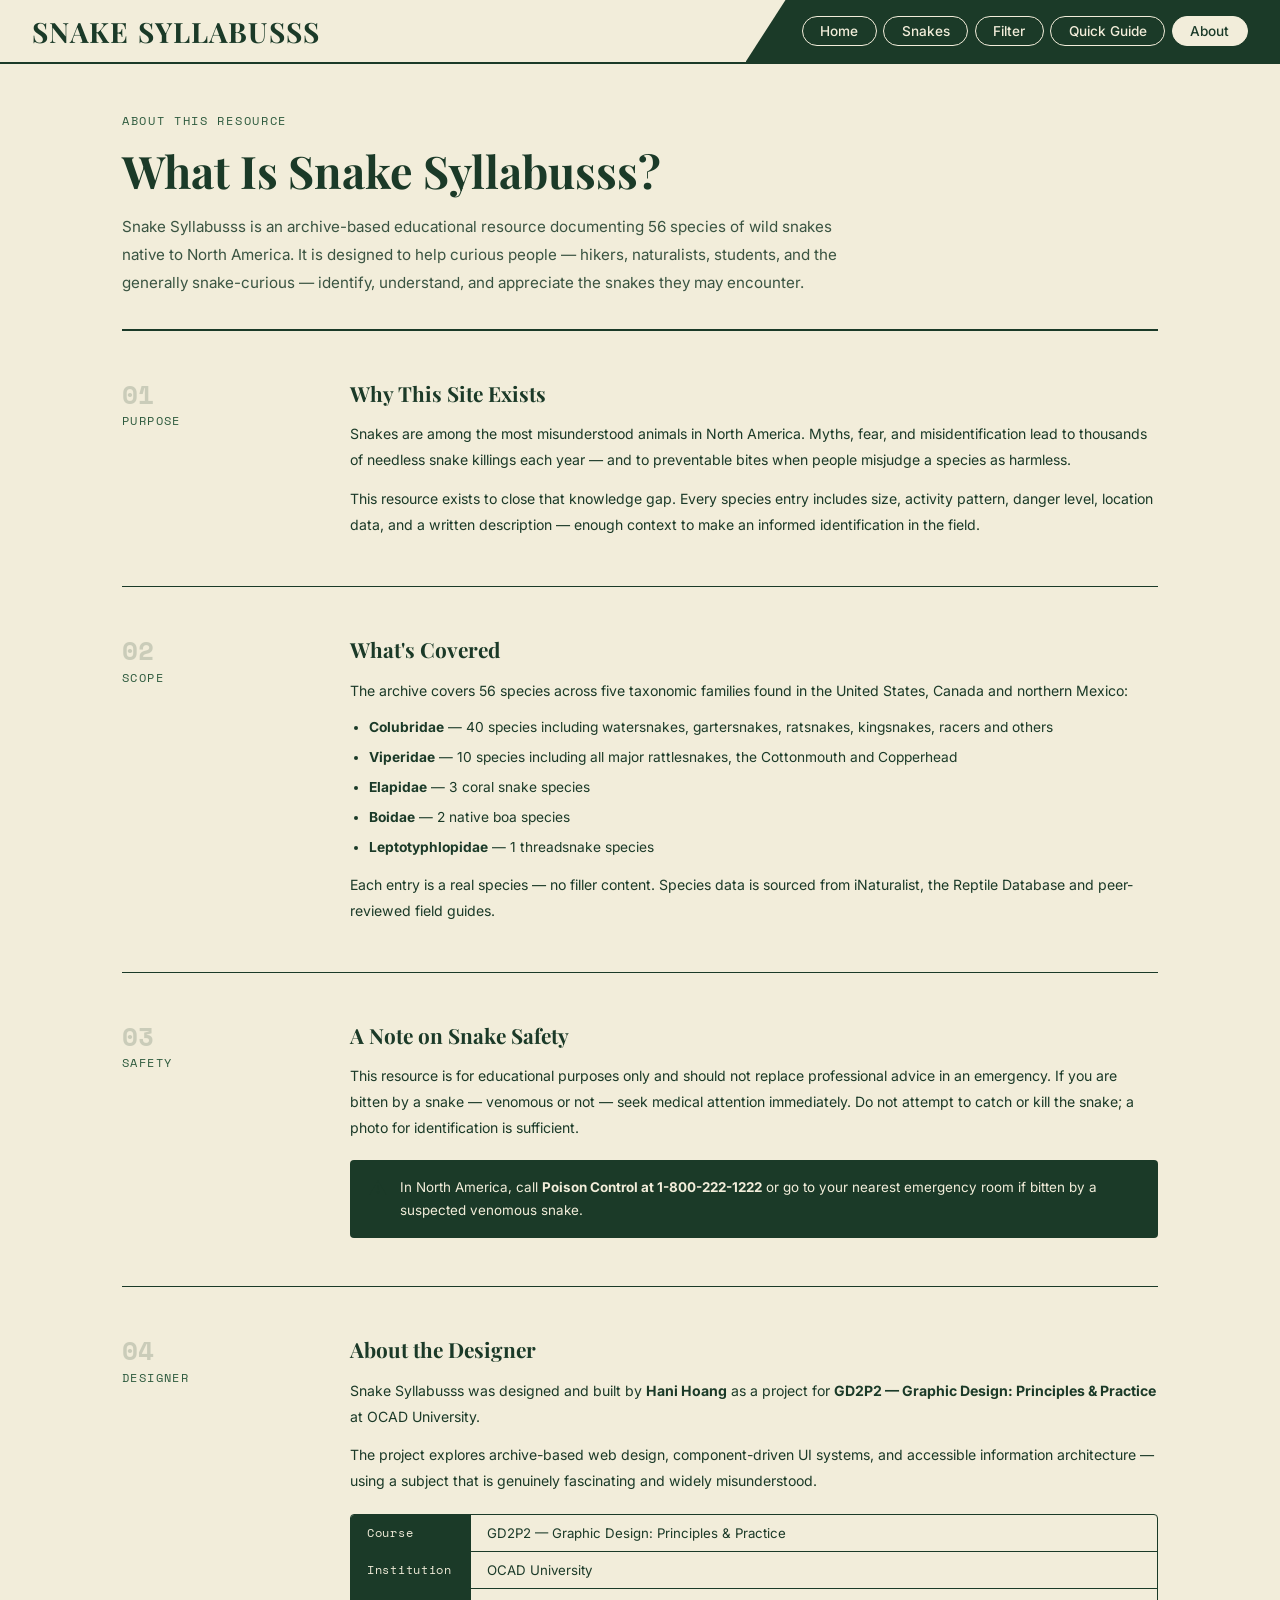
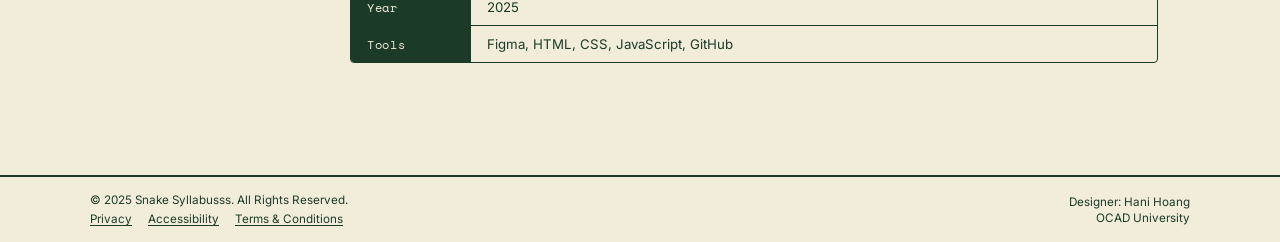
==== GD2P2_HoangH_About.html @ fff82474 "Initial commit — full project" ====
<!DOCTYPE html>
<html lang="en">
<head>
  <meta charset="UTF-8" />
  <meta name="viewport" content="width=device-width, initial-scale=1.0" />
  <title>Snake Syllabusss — About</title>
  <link href="https://fonts.googleapis.com/css2?family=Playfair+Display:wght@700&family=Space+Mono:wght@400;700&family=Inter:wght@400;500&display=swap" rel="stylesheet" />
  <link rel="stylesheet" href="GD2P2_HoangH_Snakes.css" />
</head>
<body>

  <header class="site-header" role="banner">
    <div class="header-left">
      <h1 class="site-title">SNAKE SYLLABUSSS</h1>
    </div>
    <div class="header-right">
      <nav class="site-nav" aria-label="Main navigation">
        <a href="GD2P2_HoangH_Home.html"       class="nav-link">Home</a>
        <a href="GD2P2_HoangH_Snakes.html"      class="nav-link">Snakes</a>
        <a href="GD2P2_HoangH_Filter.html"      class="nav-link">Filter</a>
        <a href="GD2P2_HoangH_QuickGuide.html"  class="nav-link">Quick Guide</a>
        <a href="GD2P2_HoangH_About.html"       class="nav-link active">About</a>
      </nav>
    </div>
  </header>

  <main class="about-main" role="main">

    <section class="about-hero" aria-label="About this resource">
      <p class="hero-eyebrow">About This Resource</p>
      <h2 class="about-title">What Is Snake Syllabusss?</h2>
      <p class="about-lead">Snake Syllabusss is an archive-based educational resource documenting 56 species of wild snakes native to North America. It is designed to help curious people — hikers, naturalists, students, and the generally snake-curious — identify, understand, and appreciate the snakes they may encounter.</p>
    </section>

    <div class="about-body">

      <article class="about-section">
        <div class="about-section-label">
          <span class="about-label-number">01</span>
          <span class="about-label-text">Purpose</span>
        </div>
        <div class="about-section-content">
          <h3>Why This Site Exists</h3>
          <p>Snakes are among the most misunderstood animals in North America. Myths, fear, and misidentification lead to thousands of needless snake killings each year — and to preventable bites when people misjudge a species as harmless.</p>
          <p>This resource exists to close that knowledge gap. Every species entry includes size, activity pattern, danger level, location data, and a written description — enough context to make an informed identification in the field.</p>
        </div>
      </article>

      <div class="about-divider"></div>

      <article class="about-section">
        <div class="about-section-label">
          <span class="about-label-number">02</span>
          <span class="about-label-text">Scope</span>
        </div>
        <div class="about-section-content">
          <h3>What's Covered</h3>
          <p>The archive covers 56 species across five taxonomic families found in the United States, Canada and northern Mexico:</p>
          <ul class="about-list">
            <li><strong>Colubridae</strong> — 40 species including watersnakes, gartersnakes, ratsnakes, kingsnakes, racers and others</li>
            <li><strong>Viperidae</strong> — 10 species including all major rattlesnakes, the Cottonmouth and Copperhead</li>
            <li><strong>Elapidae</strong> — 3 coral snake species</li>
            <li><strong>Boidae</strong> — 2 native boa species</li>
            <li><strong>Leptotyphlopidae</strong> — 1 threadsnake species</li>
          </ul>
          <p>Each entry is a real species — no filler content. Species data is sourced from iNaturalist, the Reptile Database and peer-reviewed field guides.</p>
        </div>
      </article>



      <div class="about-divider"></div>

      <article class="about-section">
        <div class="about-section-label">
          <span class="about-label-number">03</span>
          <span class="about-label-text">Safety</span>
        </div>
        <div class="about-section-content">
          <h3>A Note on Snake Safety</h3>
          <p>This resource is for educational purposes only and should not replace professional advice in an emergency. If you are bitten by a snake — venomous or not — seek medical attention immediately. Do not attempt to catch or kill the snake; a photo for identification is sufficient.</p>
          <div class="safety-callout" role="note">
            <span class="safety-callout-icon">⚠️</span>
            <p>In North America, call <strong>Poison Control at 1-800-222-1222</strong> or go to your nearest emergency room if bitten by a suspected venomous snake.</p>
          </div>
        </div>
      </article>

      <div class="about-divider"></div>

      <article class="about-section">
        <div class="about-section-label">
          <span class="about-label-number">04</span>
          <span class="about-label-text">Designer</span>
        </div>
        <div class="about-section-content">
          <h3>About the Designer</h3>
          <p>Snake Syllabusss was designed and built by <strong>Hani Hoang</strong> as a project for <strong>GD2P2 — Graphic Design: Principles &amp; Practice</strong> at OCAD University.</p>
          <p>The project explores archive-based web design, component-driven UI systems, and accessible information architecture — using a subject that is genuinely fascinating and widely misunderstood.</p>
          <div class="designer-meta">
            <div class="designer-meta-item">
              <span class="designer-meta-label">Course</span>
              <span class="designer-meta-value">GD2P2 — Graphic Design: Principles &amp; Practice</span>
            </div>
            <div class="designer-meta-item">
              <span class="designer-meta-label">Institution</span>
              <span class="designer-meta-value">OCAD University</span>
            </div>
            <div class="designer-meta-item">
              <span class="designer-meta-label">Year</span>
              <span class="designer-meta-value">2025</span>
            </div>
            <div class="designer-meta-item">
              <span class="designer-meta-label">Tools</span>
              <span class="designer-meta-value">Figma, HTML, CSS, JavaScript, GitHub</span>
            </div>
          </div>
        </div>
      </article>

    </div>
  </main>

  <footer class="site-footer" role="contentinfo">
    <div class="footer-inner">
      <div class="footer-copy">
        <span>© 2025 Snake Syllabusss. All Rights Reserved.</span>
        <nav class="footer-links" aria-label="Footer links">
          <a href="#">Privacy</a>
          <a href="#">Accessibility</a>
          <a href="#">Terms &amp; Conditions</a>
        </nav>
      </div>
      <div class="footer-credit">
        <span>Designer: Hani Hoang</span>
        <span>OCAD University</span>
      </div>
    </div>
  </footer>

</body>
</html>
---- GD2P2_HoangH_Snakes.css ----
/* ============================================================
   ROOT TOKENS
============================================================ */
:root {
  --cream: #F2EDDA;
  --green-dark: #1B3A28;
  --green-mid: #2D5A3D;
  --green-light: #3D7A52;
  --text-dark: #1B3A28;
  --text-cream: #F2EDDA;
  --border: 1.5px solid #1B3A28;
  --font-title: 'Playfair Display', serif;
  --font-mono: 'Space Mono', monospace;
  --font-body: 'Inter', sans-serif;
  --radius-pill: 999px;
  --radius-sm: 4px;
}

/* ============================================================
   RESET
============================================================ */
*, *::before, *::after { box-sizing: border-box; margin: 0; padding: 0; }
html { scroll-behavior: smooth; }
body { background: var(--cream); color: var(--text-dark); font-family: var(--font-body); min-height: 100vh; display: flex; flex-direction: column; }
img { display: block; max-width: 100%; }
a { color: inherit; text-decoration: none; }

/* ============================================================
   HEADER
============================================================ */
.site-header { display: flex; align-items: stretch; min-height: 64px; position: sticky; top: 0; z-index: 100; background: var(--cream); border-bottom: 2px solid var(--green-dark); }
.header-left { display: flex; align-items: center; padding: 0 2rem; flex: 1; }
.site-title { font-family: var(--font-title); font-size: clamp(1.2rem, 2.5vw, 1.75rem); font-weight: 700; color: var(--green-dark); letter-spacing: 0.04em; }
.header-right { background: var(--green-dark); display: flex; align-items: center; padding: 0 2rem 0 3.5rem; clip-path: polygon(2.5rem 0%, 100% 0%, 100% 100%, 0% 100%); }
.site-nav { display: flex; gap: 0.4rem; }
.nav-link { font-family: var(--font-body); font-size: 0.85rem; font-weight: 500; color: var(--text-cream); text-decoration: none; padding: 0.35rem 1.1rem; border: 1.5px solid var(--text-cream); border-radius: var(--radius-pill); transition: background 0.2s, color 0.2s; }
.nav-link:hover { background: var(--text-cream); color: var(--green-dark); }
.nav-link.active { background: var(--text-cream); color: var(--green-dark); }

/* ============================================================
   FOOTER
============================================================ */
.site-footer { background: var(--cream); border-top: 2px solid var(--green-dark); padding: 1rem 2rem; margin-top: auto; }
.footer-inner { max-width: 1100px; margin: 0 auto; display: flex; justify-content: space-between; align-items: center; flex-wrap: wrap; gap: 0.8rem; }
.footer-copy { display: flex; flex-direction: column; gap: 0.3rem; }
.footer-copy > span, .footer-links a { font-size: 0.73rem; color: var(--text-dark); }
.footer-links { display: flex; gap: 1rem; }
.footer-links a { text-decoration: underline; text-underline-offset: 2px; transition: opacity 0.2s; }
.footer-links a:hover { opacity: 0.55; }
.footer-credit { display: flex; flex-direction: column; align-items: flex-end; gap: 0.1rem; font-size: 0.73rem; color: var(--text-dark); }

/* ============================================================
   SNAKES PAGE
============================================================ */
.main-content { flex: 1; max-width: 1100px; width: 100%; margin: 2.5rem auto 0; padding: 0 2rem; }
.snake-detail { display: grid; grid-template-columns: 5fr 6fr; gap: 2.5rem; align-items: start; margin-bottom: 2.5rem; }
.snake-left { display: flex; flex-direction: column; gap: 0.6rem; }
.snake-image-wrap { position: relative; border: 2px solid var(--green-dark); border-radius: var(--radius-sm); overflow: hidden; background: var(--green-mid); aspect-ratio: 4/3; }
.snake-img { width: 100%; height: 100%; object-fit: cover; transition: transform 0.45s ease; }
.snake-image-wrap:hover .snake-img { transform: scale(1.04); }
.photo-credit { position: absolute; bottom: 0.5rem; left: 0.5rem; font-size: 0.68rem; font-family: var(--font-mono); color: var(--text-cream); background: rgba(0,0,0,0.45); padding: 0.12rem 0.4rem; border-radius: 2px; }
.snake-thumbnails { display: flex; gap: 0.5rem; }
.thumb { flex: 1; aspect-ratio: 4/3; border: 2px solid transparent; border-radius: var(--radius-sm); overflow: hidden; cursor: pointer; opacity: 0.55; transition: opacity 0.2s, border-color 0.2s; }
.thumb img { width: 100%; height: 100%; object-fit: cover; }
.thumb:hover { opacity: 0.85; }
.thumb.active { border-color: var(--green-dark); opacity: 1; }
.description-box { border: 2px solid var(--green-mid); border-radius: var(--radius-sm); padding: 1rem 1.2rem; background: var(--cream); transition: opacity 0.3s ease; }
.description-box p { font-size: 0.84rem; line-height: 1.75; color: var(--text-dark); }
.snake-stats { display: flex; flex-direction: column; }
.stat-row { display: flex; align-items: flex-start; justify-content: space-between; padding: 0.7rem 0; border-bottom: var(--border); gap: 1rem; }
.stat-header { border-bottom: 2px solid var(--green-dark); padding-bottom: 0.8rem; margin-bottom: 0.1rem; }
.stat-number { font-family: var(--font-mono); font-size: 0.85rem; letter-spacing: 0.08em; color: var(--text-dark); }
.stat-name { font-family: var(--font-mono); font-size: 1rem; font-weight: 700; color: var(--text-dark); text-align: right; }
.stat-label { font-size: 0.85rem; font-weight: 500; color: var(--text-dark); white-space: nowrap; padding-top: 0.2rem; min-width: 100px; }
.tags { display: flex; flex-wrap: wrap; gap: 0.35rem; justify-content: flex-end; }
.tag { display: inline-block; padding: 0.2rem 0.8rem; border: 1.5px solid var(--green-dark); border-radius: var(--radius-pill); font-size: 0.78rem; font-family: var(--font-mono); color: var(--green-dark); background: transparent; transition: background 0.2s, color 0.2s; white-space: nowrap; }

/* Snake List */
.snake-list-section { display: flex; align-items: stretch; gap: 0.5rem; max-width: 1100px; margin: 0 auto 3rem auto; padding: 0; background: var(--green-mid); border-radius: 8px; border: 2px solid var(--green-dark); overflow: hidden; height: 320px; }
.snake-list { flex: 1; display: flex; flex-direction: column; gap: 0; overflow-y: auto; padding: 0.5rem 0; scrollbar-width: none; }
.snake-list::-webkit-scrollbar { display: none; }
.snake-list-item { display: flex; align-items: center; gap: 1.5rem; padding: 0.55rem 1rem; cursor: pointer; border-bottom: 1px solid rgba(242,237,218,0.08); color: var(--text-cream); transition: background 0.18s, transform 0.14s; user-select: none; }
.snake-list-item:hover { background: rgba(255,255,255,0.1); transform: translateX(3px); }
.snake-list-item.active { background: var(--green-dark); border-bottom-color: rgba(242,237,218,0.12); }
.list-number { font-family: var(--font-mono); font-size: 0.75rem; letter-spacing: 0.06em; opacity: 0.7; min-width: 52px; }
.list-name { font-family: var(--font-body); font-size: 0.85rem; font-weight: 500; }
.list-scrollbar { width: 6px; background: rgba(242,237,218,0.12); flex-shrink: 0; margin: 0.5rem 0.4rem 0.5rem 0; border-radius: 10px; position: relative; }
.list-scrollbar-thumb { position: absolute; width: 100%; background: var(--text-cream); border-radius: 10px; transition: top 0.15s ease, height 0.15s ease; }

/* ============================================================
   HOME PAGE — Hero
============================================================ */
.hero { display: grid; grid-template-columns: 1fr 1fr; min-height: 480px; max-width: 1100px; margin: 3rem auto 0; padding: 0 2rem; gap: 3rem; align-items: center; }
.hero-eyebrow { font-family: var(--font-mono); font-size: 0.75rem; letter-spacing: 0.14em; text-transform: uppercase; color: var(--green-mid); margin-bottom: 1rem; }
.hero-headline { font-family: var(--font-title); font-size: clamp(2.2rem, 5vw, 3.8rem); line-height: 1.1; color: var(--green-dark); margin-bottom: 1.2rem; }
.hero-sub { font-size: 0.95rem; line-height: 1.8; color: var(--text-dark); max-width: 420px; margin-bottom: 2rem; opacity: 0.85; }
.hero-cta { display: inline-block; background: var(--green-dark); color: var(--cream); font-family: var(--font-mono); font-size: 0.82rem; letter-spacing: 0.06em; padding: 0.75rem 2rem; border-radius: var(--radius-pill); text-decoration: none; transition: background 0.2s, transform 0.15s; }
.hero-cta:hover { background: var(--green-mid); transform: translateY(-2px); }
/* Family card — full card clickable */
.family-card-link {
  text-decoration: none;
  color: inherit;
  display: block;
}

.family-card-link:hover .family-card,
.family-card-link:focus .family-card {
  transform: translateY(-4px);
  box-shadow: 0 12px 28px rgba(27,58,40,0.15);
  border-color: var(--green-dark);
}

.family-card-link:focus {
  outline: 2px solid var(--green-dark);
  outline-offset: 3px;
  border-radius: var(--radius-sm);
}

/* ============================================================
   HOME PAGE — Hero Visual (line drawing, editorial)
============================================================ */
.hero-visual {
  display: flex;
  align-items: center;
  justify-content: flex-end;
  position: relative;
}

.hero-snake-wrap {
  position: relative;
  width: 100%;
  max-width: 400px;
}

.hero-svg {
  width: 100%;
  height: auto;
  display: block;
  overflow: visible;
}

/* Soft ambient glow — wide, very faint */
.snake-glow {
  stroke: rgba(27,58,40,0.06);
  fill: none;
  transition: stroke 0.6s ease;
}
.hero-snake-wrap:hover .snake-glow { stroke: rgba(27,58,40,0.10); }

/* The single body line — the whole snake in one stroke */
.snake-body {
  stroke: rgba(27,58,40,0.18);
  fill: none;
  transition: stroke 0.6s ease;
}
.hero-snake-wrap:hover .snake-body { stroke: rgba(27,58,40,0.32); }

/* Inner belly offset line */
.snake-belly {
  stroke: rgba(27,58,40,0.07);
  fill: none;
  transition: stroke 0.6s ease;
}
.hero-snake-wrap:hover .snake-belly { stroke: rgba(27,58,40,0.14); }

/* Perpendicular scale ticks */
.snake-ticks line {
  stroke: rgba(27,58,40,0.12);
  stroke-width: 0.9;
  stroke-linecap: round;
  transition: stroke 0.6s ease;
}
.hero-snake-wrap:hover .snake-ticks line { stroke: rgba(27,58,40,0.24); }

/* Dorsal pattern dots — paired, like a garter snake */
.snake-dots circle {
  fill: rgba(27,58,40,0.13);
  transition: fill 0.6s ease;
}
.hero-snake-wrap:hover .snake-dots circle { fill: rgba(27,58,40,0.26); }

/* Head — barely there */
.snake-head ellipse {
  fill: none;
  stroke: rgba(27,58,40,0.14);
  stroke-width: 1;
  transition: stroke 0.6s ease;
}
.hero-snake-wrap:hover .snake-head ellipse { stroke: rgba(27,58,40,0.26); }

.snake-head circle {
  fill: rgba(27,58,40,0.18);
  transition: fill 0.6s ease;
}
.hero-snake-wrap:hover .snake-head circle { fill: rgba(27,58,40,0.38); }

.snake-head ellipse:last-of-type {
  fill: rgba(27,58,40,0.55);
  stroke: none;
}

.snake-head path {
  stroke: rgba(27,58,40,0.15);
  fill: none;
  stroke-linecap: round;
  transition: stroke 0.6s ease;
}
.hero-snake-wrap:hover .snake-head path { stroke: rgba(100,20,20,0.40); }

/* Latin genus names flowing along the spine */
.snake-latin {
  font-family: var(--font-mono);
  font-size: 6px;
  fill: rgba(27,58,40,0.08);
  letter-spacing: 0.14em;
  font-style: italic;
  transition: fill 0.6s ease;
}
.hero-snake-wrap:hover .snake-latin { fill: rgba(27,58,40,0.22); }

/* Floating species numbers */
.art-num {
  position: absolute;
  font-family: var(--font-mono);
  color: var(--green-dark);
  letter-spacing: 0.1em;
  line-height: 1;
  pointer-events: none;
  transition: opacity 0.6s ease;
  z-index: 2;
}
.art-num--xl { font-size: 2.4rem; opacity: 0.05; font-weight: 700; }
.art-num--lg { font-size: 1.6rem; opacity: 0.08; font-weight: 700; }
.art-num--md { font-size: 0.95rem; opacity: 0.13; }
.art-num--sm { font-size: 0.68rem; opacity: 0.18; letter-spacing: 0.18em; }
.hero-snake-wrap:hover .art-num { opacity: 0; }

/* Taxonomy strip */
.art-taxa-strip {
  display: flex;
  gap: 0.6rem;
  align-items: center;
  justify-content: center;
  padding: 0.5rem 0 0;
}
.art-taxa-strip span {
  font-family: var(--font-mono);
  font-size: 0.58rem;
  letter-spacing: 0.14em;
  color: var(--green-dark);
  opacity: 0.18;
  transition: opacity 0.5s ease;
}
.hero-snake-wrap:hover .art-taxa-strip span { opacity: 0.45; }

/* ============================================================
   HOME PAGE — Stat Bar
============================================================ */
.stat-bar { display: flex; align-items: center; justify-content: center; background: var(--green-dark); margin: 3rem 0 0; padding: 1.8rem 2rem; }
.stat-bar-item { display: flex; flex-direction: column; align-items: center; gap: 0.3rem; padding: 0 3rem; }
.stat-bar-number { font-family: var(--font-mono); font-size: clamp(1.8rem, 3vw, 2.6rem); font-weight: 700; color: var(--cream); line-height: 1; }
.stat-bar-label { font-size: 0.75rem; color: rgba(242,237,218,0.65); letter-spacing: 0.06em; text-transform: uppercase; font-family: var(--font-mono); }
.stat-bar-divider { width: 1px; height: 40px; background: rgba(242,237,218,0.2); flex-shrink: 0; }

/* ============================================================
   HOME PAGE — Family Cards
============================================================ */
.family-section { max-width: 1100px; margin: 4rem auto 0; padding: 0 2rem; }
.section-heading { font-family: var(--font-title); font-size: clamp(1.4rem, 3vw, 2rem); color: var(--green-dark); margin-bottom: 1.8rem; }
.family-grid { display: grid; grid-template-columns: repeat(3, 1fr); gap: 1.2rem; margin-bottom: 4rem; }
.family-card { border: 2px solid var(--green-dark); border-radius: 6px; overflow: hidden; display: flex; flex-direction: column; transition: transform 0.2s, box-shadow 0.2s; }
.family-card:hover { transform: translateY(-4px); box-shadow: 0 8px 24px rgba(27,58,40,0.12); }
.family-card-header { display: flex; align-items: center; justify-content: space-between; padding: 0.8rem 1rem; }
.family-card-header.colubridae       { background: var(--green-mid); }
.family-card-header.viperidae        { background: #5C2020; }
.family-card-header.elapidae         { background: #8B3A1A; }
.family-card-header.boidae           { background: #4A6741; }
.family-card-header.leptotyphlopidae { background: #3A5A4A; }
.family-emoji { font-size: 1.3rem; }
.family-tag-pill { font-family: var(--font-mono); font-size: 0.68rem; padding: 0.18rem 0.65rem; border-radius: var(--radius-pill); border: 1.5px solid rgba(242,237,218,0.6); color: var(--cream); letter-spacing: 0.04em; }
.family-tag-pill.venomous { border-color: #FFB3B3; color: #FFB3B3; }
.family-card-body { padding: 1.2rem; background: var(--cream); flex: 1; display: flex; flex-direction: column; gap: 0.4rem; }
.family-name { font-family: var(--font-title); font-size: 1.1rem; color: var(--green-dark); }
.family-sub { font-size: 0.76rem; color: var(--green-mid); font-family: var(--font-mono); }
.family-count { font-family: var(--font-mono); font-size: 0.72rem; color: var(--text-dark); opacity: 0.5; letter-spacing: 0.06em; }
.family-desc { font-size: 0.82rem; line-height: 1.7; color: var(--text-dark); flex: 1; margin-top: 0.4rem; }
.family-link { display: inline-block; margin-top: 0.8rem; font-family: var(--font-mono); font-size: 0.75rem; color: var(--green-dark); text-decoration: none; font-weight: 700; letter-spacing: 0.04em; transition: opacity 0.2s; }
.family-link:hover { opacity: 0.55; }

/* ============================================================
   HOME PAGE — Safety Banner
============================================================ */
.safety-banner { background: var(--green-dark); padding: 3rem 2rem; }
.safety-inner { max-width: 1100px; margin: 0 auto; display: grid; grid-template-columns: 1fr 1fr; gap: 3rem; align-items: start; }
.safety-heading { font-family: var(--font-title); font-size: clamp(1.3rem, 2.5vw, 1.8rem); color: var(--cream); margin-bottom: 0.8rem; }
.safety-banner > .safety-inner > div > p { font-size: 0.88rem; line-height: 1.8; color: rgba(242,237,218,0.8); }

.safety-rules { display: flex; flex-direction: column; gap: 0.7rem; }

.safety-rule {
  display: flex;
  align-items: center;
  gap: 0.9rem;
  padding: 0.85rem 1rem;
  border: 1px solid rgba(242,237,218,0.15);
  border-radius: var(--radius-sm);
  background: rgba(255,255,255,0.04);
  cursor: default;
  transition: background 0.25s ease, border-color 0.25s ease, transform 0.2s ease;
  outline: none;
}
.safety-rule:hover,
.safety-rule:focus {
  background: rgba(255,255,255,0.10);
  border-color: rgba(242,237,218,0.4);
  transform: translateX(6px);
}

.safety-rule-icon { font-size: 1.2rem; flex-shrink: 0; transition: transform 0.25s ease; }
.safety-rule:hover .safety-rule-icon,
.safety-rule:focus .safety-rule-icon { transform: scale(1.3); }

.safety-rule-content { display: flex; flex-direction: column; gap: 0.15rem; flex: 1; }
.safety-rule-title { font-size: 0.84rem; color: var(--cream); font-weight: 600; }

.safety-rule-sub {
  font-size: 0.73rem;
  color: rgba(242,237,218,0.6);
  line-height: 1.4;
  opacity: 0;
  max-height: 0;
  overflow: hidden;
  transition: opacity 0.25s ease, max-height 0.25s ease;
}
.safety-rule:hover .safety-rule-sub,
.safety-rule:focus .safety-rule-sub { opacity: 1; max-height: 40px; }

.safety-rule-badge {
  font-family: var(--font-mono);
  font-size: 0.6rem;
  letter-spacing: 0.1em;
  padding: 0.18rem 0.55rem;
  border-radius: var(--radius-pill);
  flex-shrink: 0;
  opacity: 0;
  transform: translateX(8px);
  transition: opacity 0.25s ease, transform 0.25s ease;
}
.safety-rule:hover .safety-rule-badge,
.safety-rule:focus .safety-rule-badge { opacity: 1; transform: translateX(0); }

.venomous-badge { background: rgba(180,40,40,0.35); color: #FFB3B3; border: 1px solid rgba(255,179,179,0.4); }
.safe-badge     { background: rgba(45,90,61,0.6);   color: #A8D8B0; border: 1px solid rgba(168,216,176,0.4); }

/* ============================================================
   ABOUT PAGE
============================================================ */
.about-main { flex: 1; max-width: 1100px; width: 100%; margin: 0 auto; padding: 0 2rem; }
.about-hero { padding: 3rem 0 2rem; border-bottom: 2px solid var(--green-dark); }
.about-title { font-family: var(--font-title); font-size: clamp(1.8rem, 4vw, 2.8rem); color: var(--green-dark); margin-bottom: 1rem; line-height: 1.15; }
.about-lead { font-size: 0.95rem; line-height: 1.85; color: var(--text-dark); opacity: 0.85; max-width: 720px; }
.about-body { padding-bottom: 4rem; }
.about-section { display: grid; grid-template-columns: 180px 1fr; gap: 3rem; padding: 3rem 0; align-items: start; }
.about-divider { border: none; border-top: var(--border); margin: 0; }
.about-section-label { display: flex; flex-direction: column; gap: 0.3rem; padding-top: 0.2rem; }
.about-label-number { font-family: var(--font-mono); font-size: 1.6rem; font-weight: 700; color: var(--green-dark); opacity: 0.18; line-height: 1; }
.about-label-text { font-family: var(--font-mono); font-size: 0.72rem; letter-spacing: 0.12em; text-transform: uppercase; color: var(--green-mid); }
.about-section-content h3 { font-family: var(--font-title); font-size: 1.3rem; color: var(--green-dark); margin-bottom: 0.9rem; }
.about-section-content p { font-size: 0.88rem; line-height: 1.85; color: var(--text-dark); margin-bottom: 0.8rem; }
.about-section-content p:last-child { margin-bottom: 0; }
.about-list { padding-left: 1.2rem; margin: 0.6rem 0 0.8rem; display: flex; flex-direction: column; gap: 0.4rem; }
.about-list li { font-size: 0.86rem; line-height: 1.7; color: var(--text-dark); }
.inline-link { color: var(--green-mid); text-decoration: underline; text-underline-offset: 3px; font-weight: 500; }
kbd { display: inline-block; padding: 0.1rem 0.45rem; border: 1.5px solid var(--green-dark); border-radius: 3px; font-family: var(--font-mono); font-size: 0.75rem; background: rgba(27,58,40,0.06); }
.how-to-grid { display: grid; grid-template-columns: 1fr 1fr; gap: 0.8rem; margin-top: 1.2rem; }
.how-to-item { display: flex; align-items: flex-start; gap: 0.6rem; padding: 0.7rem 0.9rem; border: var(--border); border-radius: var(--radius-sm); background: rgba(27,58,40,0.03); }
.how-to-icon { font-size: 1rem; flex-shrink: 0; }
.how-to-item span:last-child { font-size: 0.8rem; line-height: 1.6; color: var(--text-dark); }
.safety-callout { display: flex; align-items: flex-start; gap: 0.8rem; margin-top: 1.2rem; padding: 1rem 1.2rem; background: var(--green-dark); border-radius: var(--radius-sm); }
.safety-callout-icon { font-size: 1.1rem; flex-shrink: 0; margin-top: 0.1rem; }
.safety-callout p { font-size: 0.84rem; line-height: 1.7; color: var(--cream) !important; margin: 0 !important; opacity: 1 !important; }
.designer-meta { display: flex; flex-direction: column; gap: 0; margin-top: 1.2rem; border: var(--border); border-radius: var(--radius-sm); overflow: hidden; }
.designer-meta-item { display: flex; align-items: stretch; border-bottom: var(--border); }
.designer-meta-item:last-child { border-bottom: none; }
.designer-meta-label { font-family: var(--font-mono); font-size: 0.73rem; letter-spacing: 0.06em; color: var(--cream); background: var(--green-dark); padding: 0.6rem 1rem; min-width: 120px; display: flex; align-items: center; }
.designer-meta-value { font-size: 0.83rem; padding: 0.6rem 1rem; color: var(--text-dark); display: flex; align-items: center; }

/* ============================================================
   RESPONSIVE
============================================================ */
@media (max-width: 768px) {
  .site-header { flex-direction: column; align-items: flex-start; }
  .header-left { padding: 0.8rem 1.2rem 0.4rem; }
  .header-right { clip-path: none; width: 100%; padding: 0.5rem 1.2rem 0.8rem; justify-content: flex-start; }
  .main-content { padding: 0 1.2rem; margin-top: 1.5rem; }
  .snake-detail { grid-template-columns: 1fr; gap: 1.5rem; }
  .tags { justify-content: flex-start; }
  .stat-row { flex-direction: column; gap: 0.4rem; }
  .snake-list-section { margin: 0 0 2rem 0; height: 260px; }
  .hero { grid-template-columns: 1fr; margin-top: 1.5rem; }
  .hero-visual { display: none; }
  .stat-bar { flex-wrap: wrap; gap: 1.5rem; }
  .stat-bar-divider { display: none; }
  .stat-bar-item { padding: 0 1rem; }
  .family-grid { grid-template-columns: 1fr; }
  .safety-inner { grid-template-columns: 1fr; gap: 1.5rem; }
  .about-section { grid-template-columns: 1fr; gap: 1rem; padding: 2rem 0; }
  .how-to-grid { grid-template-columns: 1fr; }
  .designer-meta-item { flex-direction: column; }
  .designer-meta-label { min-width: unset; }
  .footer-inner { flex-direction: column; align-items: flex-start; }
  .footer-credit { align-items: flex-start; }
}
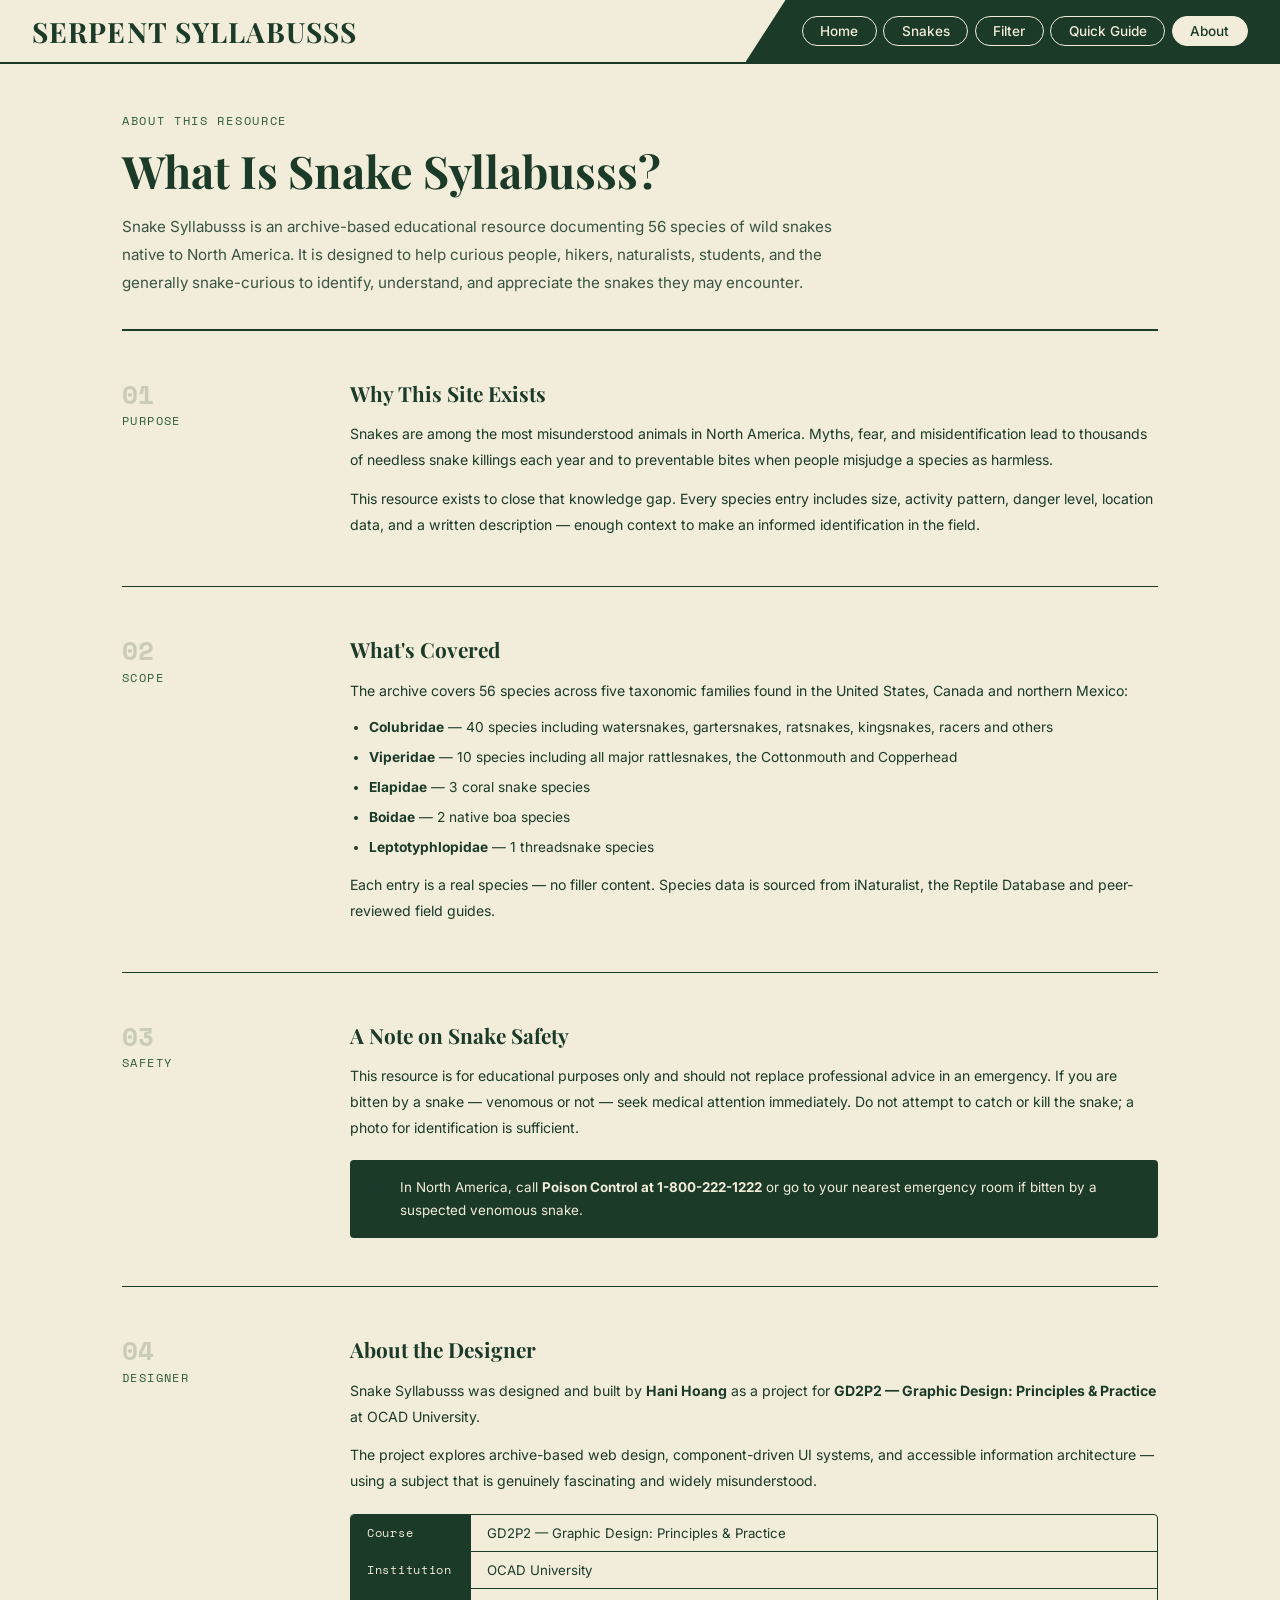
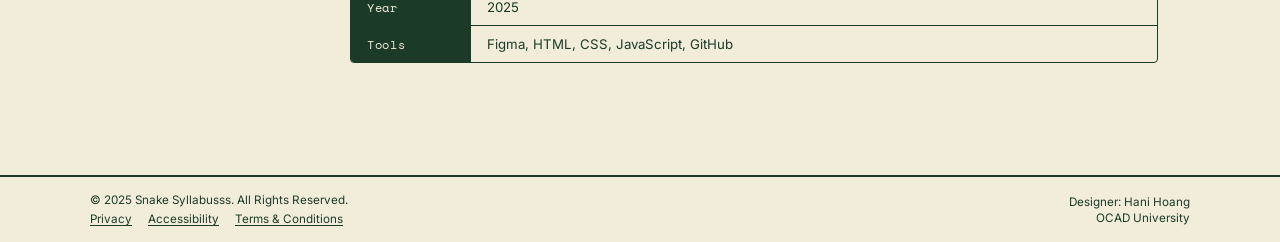
==== commit 3f7570ce: "Update title and headings from 'Snake' to 'Serpent'" ====
--- a/GD2P2_HoangH_About.html
+++ b/GD2P2_HoangH_About.html
@@ -3,7 +3,7 @@
 <head>
   <meta charset="UTF-8" />
   <meta name="viewport" content="width=device-width, initial-scale=1.0" />
-  <title>Snake Syllabusss — About</title>
+  <title>Serpent Syllabusss — About</title>
   <link href="https://fonts.googleapis.com/css2?family=Playfair+Display:wght@700&family=Space+Mono:wght@400;700&family=Inter:wght@400;500&display=swap" rel="stylesheet" />
   <link rel="stylesheet" href="GD2P2_HoangH_Snakes.css" />
 </head>
@@ -11,7 +11,7 @@
 
   <header class="site-header" role="banner">
     <div class="header-left">
-      <h1 class="site-title">SNAKE SYLLABUSSS</h1>
+      <h1 class="site-title">SERPENT SYLLABUSSS</h1>
     </div>
     <div class="header-right">
       <nav class="site-nav" aria-label="Main navigation">
@@ -29,7 +29,7 @@
     <section class="about-hero" aria-label="About this resource">
       <p class="hero-eyebrow">About This Resource</p>
       <h2 class="about-title">What Is Snake Syllabusss?</h2>
-      <p class="about-lead">Snake Syllabusss is an archive-based educational resource documenting 56 species of wild snakes native to North America. It is designed to help curious people — hikers, naturalists, students, and the generally snake-curious — identify, understand, and appreciate the snakes they may encounter.</p>
+      <p class="about-lead">Snake Syllabusss is an archive-based educational resource documenting 56 species of wild snakes native to North America. It is designed to help curious people, hikers, naturalists, students, and the generally snake-curious to identify, understand, and appreciate the snakes they may encounter.</p>
     </section>
 
     <div class="about-body">
@@ -41,7 +41,7 @@
         </div>
         <div class="about-section-content">
           <h3>Why This Site Exists</h3>
-          <p>Snakes are among the most misunderstood animals in North America. Myths, fear, and misidentification lead to thousands of needless snake killings each year — and to preventable bites when people misjudge a species as harmless.</p>
+          <p>Snakes are among the most misunderstood animals in North America. Myths, fear, and misidentification lead to thousands of needless snake killings each year and to preventable bites when people misjudge a species as harmless.</p>
           <p>This resource exists to close that knowledge gap. Every species entry includes size, activity pattern, danger level, location data, and a written description — enough context to make an informed identification in the field.</p>
         </div>
       </article>
@@ -139,4 +139,4 @@
   </footer>
 
 </body>
-</html>+</html>
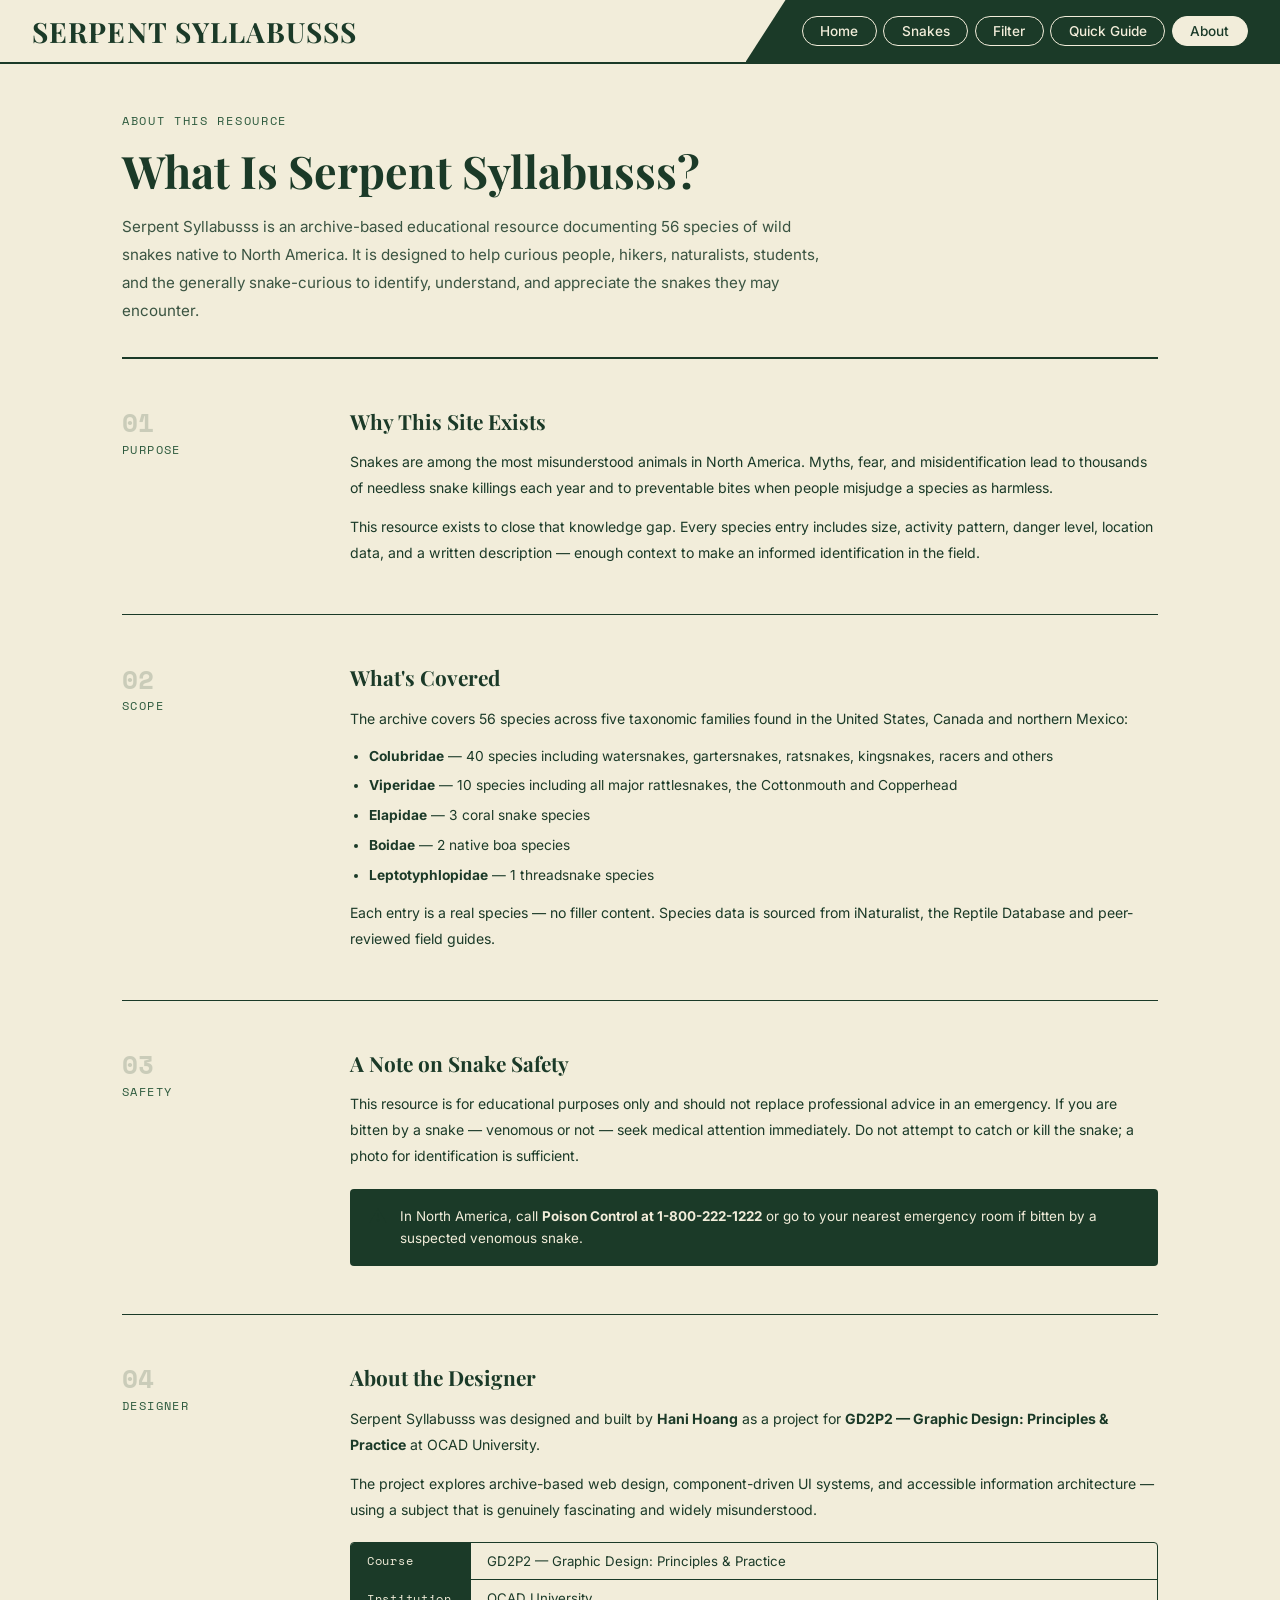
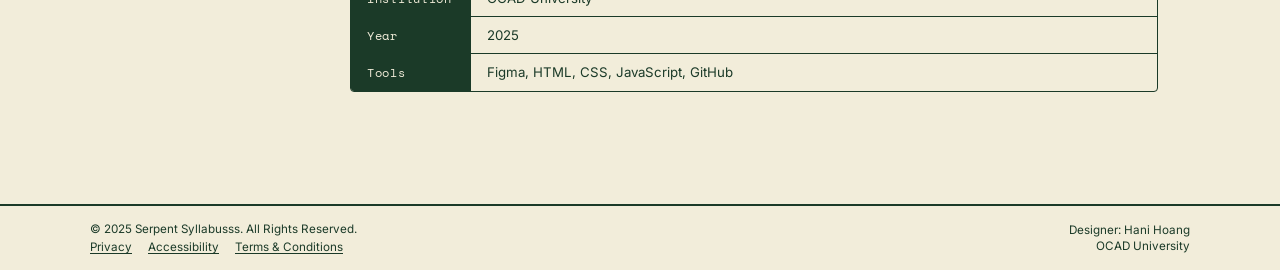
==== commit f97fc490: "added a 3rd section in the quick guides with an illustration, and replaces all snake syllabusss with" ====
--- a/GD2P2_HoangH_About.html
+++ b/GD2P2_HoangH_About.html
@@ -28,8 +28,8 @@
 
     <section class="about-hero" aria-label="About this resource">
       <p class="hero-eyebrow">About This Resource</p>
-      <h2 class="about-title">What Is Snake Syllabusss?</h2>
-      <p class="about-lead">Snake Syllabusss is an archive-based educational resource documenting 56 species of wild snakes native to North America. It is designed to help curious people, hikers, naturalists, students, and the generally snake-curious to identify, understand, and appreciate the snakes they may encounter.</p>
+      <h2 class="about-title">What Is Serpent Syllabusss?</h2>
+      <p class="about-lead">Serpent Syllabusss is an archive-based educational resource documenting 56 species of wild snakes native to North America. It is designed to help curious people, hikers, naturalists, students, and the generally snake-curious to identify, understand, and appreciate the snakes they may encounter.</p>
     </section>
 
     <div class="about-body">
@@ -95,7 +95,7 @@
         </div>
         <div class="about-section-content">
           <h3>About the Designer</h3>
-          <p>Snake Syllabusss was designed and built by <strong>Hani Hoang</strong> as a project for <strong>GD2P2 — Graphic Design: Principles &amp; Practice</strong> at OCAD University.</p>
+          <p>Serpent Syllabusss was designed and built by <strong>Hani Hoang</strong> as a project for <strong>GD2P2 — Graphic Design: Principles &amp; Practice</strong> at OCAD University.</p>
           <p>The project explores archive-based web design, component-driven UI systems, and accessible information architecture — using a subject that is genuinely fascinating and widely misunderstood.</p>
           <div class="designer-meta">
             <div class="designer-meta-item">
@@ -124,7 +124,7 @@
   <footer class="site-footer" role="contentinfo">
     <div class="footer-inner">
       <div class="footer-copy">
-        <span>© 2025 Snake Syllabusss. All Rights Reserved.</span>
+        <span>© 2025 Serpent Syllabusss. All Rights Reserved.</span>
         <nav class="footer-links" aria-label="Footer links">
           <a href="#">Privacy</a>
           <a href="#">Accessibility</a>
